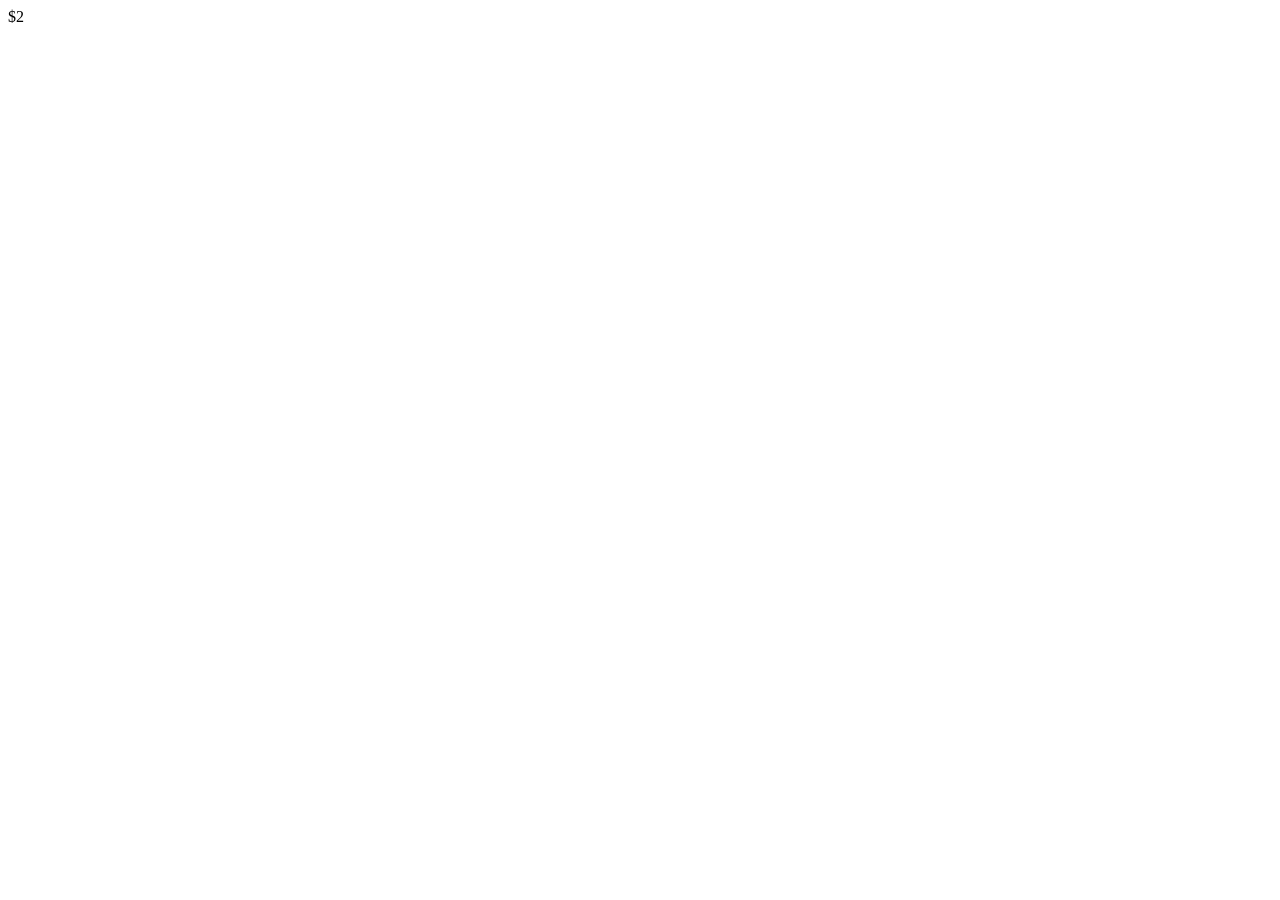
==== web/index.html @ 5be67595 "update main to have small test" ====
<!DOCTYPE html>
<html lang="en">
	<!-- HEAD -->
	<head>
		<!-- 1. Required Character Set -->
		<meta charset="utf-8">

		<!-- 2. Mobile Viewport Scaling -->
		<meta name="viewport" content="width=device-width, initial-scale=1">

		<!-- 3. Page Title (Crucial for SEO and browser tabs) -->
		<meta name="description" content="A brief, compelling description of your page.">

		<!-- 4. Search Engine Optimization (SEO) -->
		<meta name="description" content="A brief, compelling description of your page.">

		<!-- 5. Stylesheets (CSS) -->
		<link rel="stylesheet" href="styles.css">

		<!-- 6. Icons (Favicon) -->
		<link rel="icon" href="favicon.ico" type="image/x-icon">

		<!-- 7. JavaScript (Optional, can also go at the end of the body) -->
		<script src="script.js" defer></script>
	</head>
	<!-- END HEAD -->
	<!-- BODY -->
$2
	<!-- END BODY -->
</html>
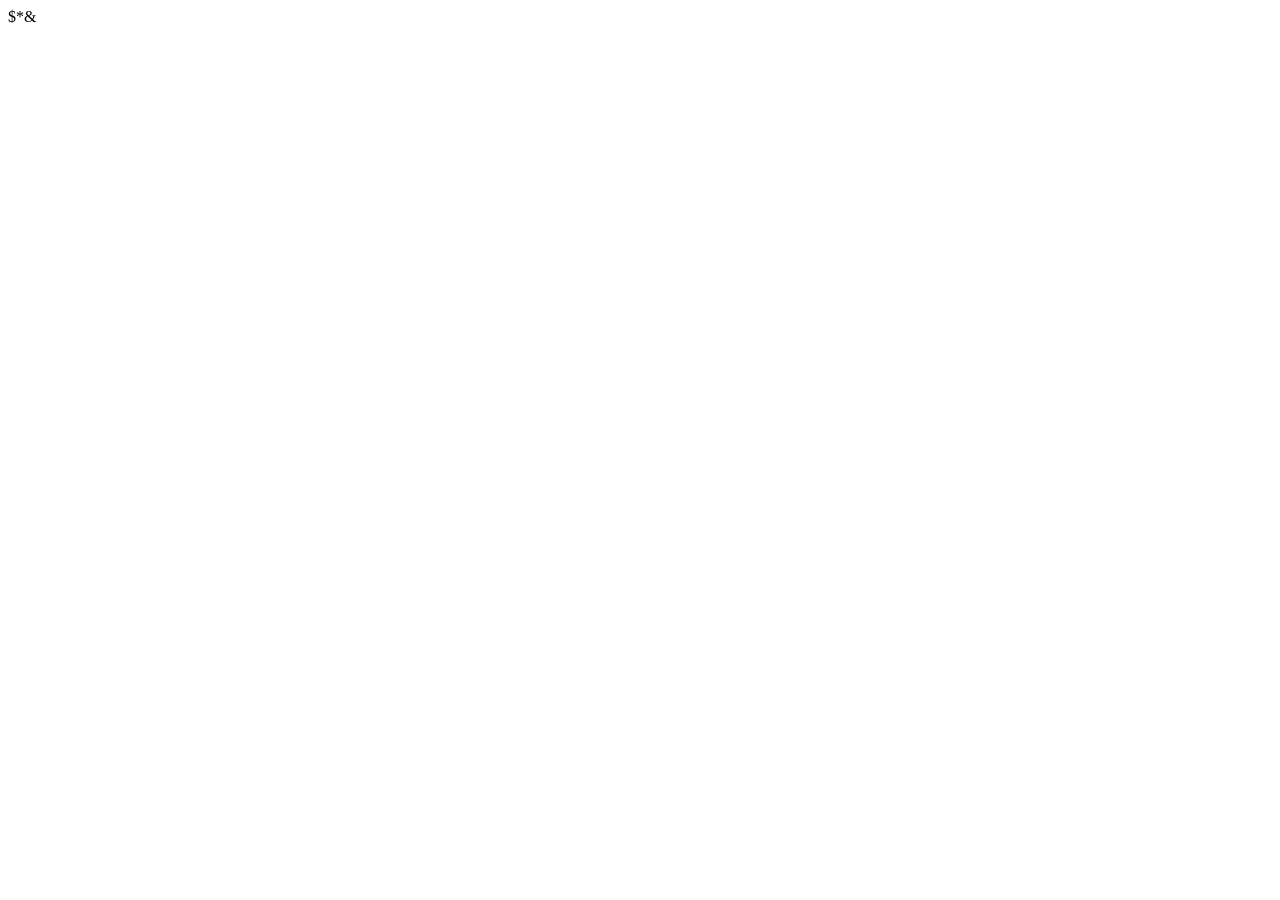
==== commit b8f4f800: "update main" ====
--- a/web/index.html
+++ b/web/index.html
@@ -1,30 +1,19 @@
 <!DOCTYPE html>
-<html lang="en">
+<html lang="$*1" dir="$*2">
 	<!-- HEAD -->
 	<head>
-		<!-- 1. Required Character Set -->
-		<meta charset="utf-8">
+		<meta charset="utf-8" />
+		<meta name="viewport" content="width=device-width, initial-scale=1" />
 
-		<!-- 2. Mobile Viewport Scaling -->
-		<meta name="viewport" content="width=device-width, initial-scale=1">
+		<meta name="description" content="2" />
 
-		<!-- 3. Page Title (Crucial for SEO and browser tabs) -->
-		<meta name="description" content="A brief, compelling description of your page.">
-
-		<!-- 4. Search Engine Optimization (SEO) -->
-		<meta name="description" content="A brief, compelling description of your page.">
-
-		<!-- 5. Stylesheets (CSS) -->
-		<link rel="stylesheet" href="styles.css">
-
-		<!-- 6. Icons (Favicon) -->
-		<link rel="icon" href="favicon.ico" type="image/x-icon">
-
-		<!-- 7. JavaScript (Optional, can also go at the end of the body) -->
-		<script src="script.js" defer></script>
+		<link rel="apple-touch-icon" href="11" />
 	</head>
 	<!-- END HEAD -->
+
 	<!-- BODY -->
-$2
+	<body>
+	$*&
+	</body>
 	<!-- END BODY -->
 </html>
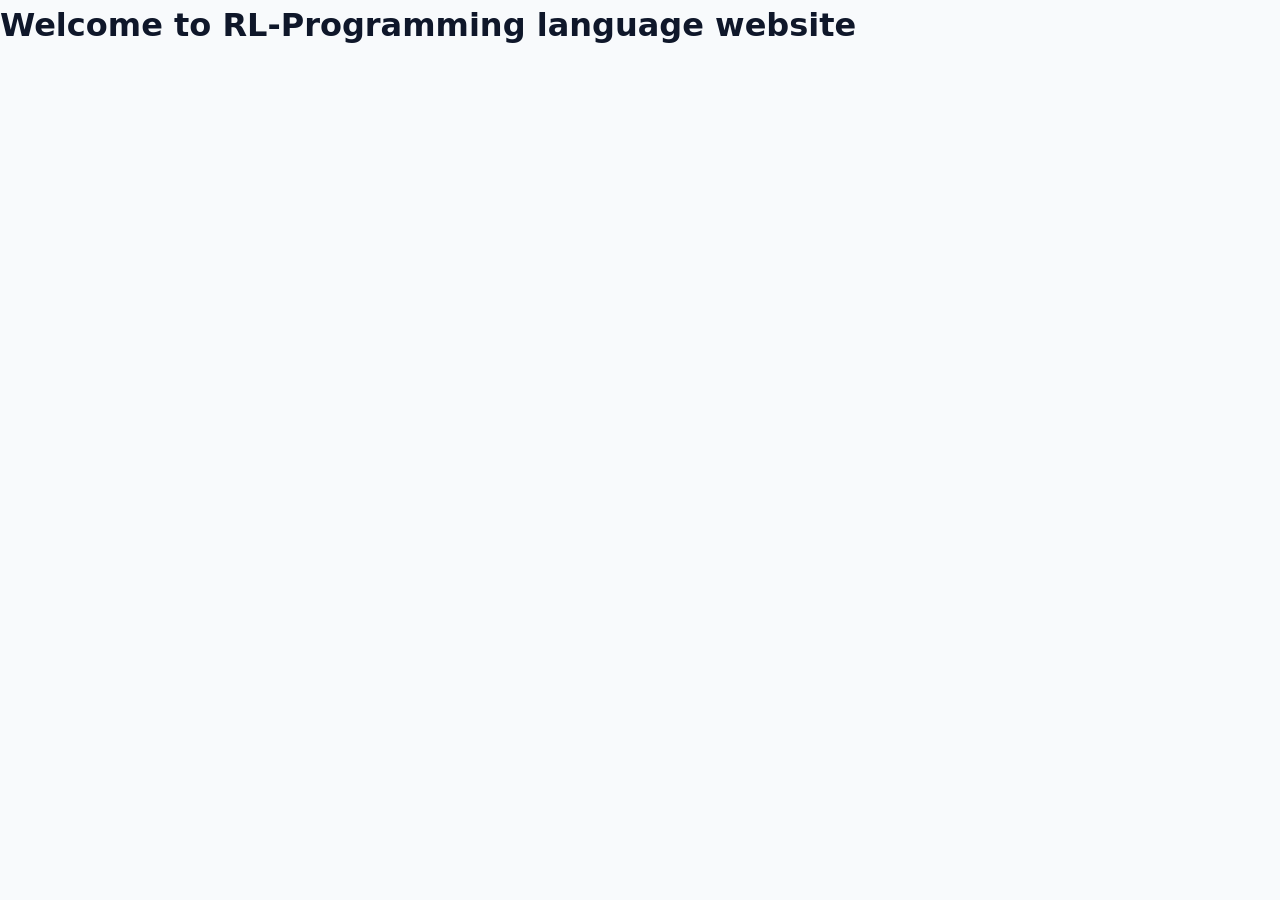
==== commit be9d6bc6: "add body builder and style file place holder" ====
--- a/web/index.html
+++ b/web/index.html
@@ -5,15 +5,31 @@
 		<meta charset="utf-8" />
 		<meta name="viewport" content="width=device-width, initial-scale=1" />
 
-		<meta name="description" content="2" />
+		<title>My Awesome Website</title>
 
-		<link rel="apple-touch-icon" href="11" />
+		<meta name="description" content="A modern, highly performant responsive web template built with structural HTML5." />
+
+		<link rel="stylesheet" href="css/style.css" />
+
+		<meta property="og:title" content="My Awesome Website" />
+		<meta property="og:type" content="website" />
+		<meta property="og:url" content="https://example.com" />
+		<meta property="og:image" content="https://example.com/og-image.png" />
+		<meta property="og:image:alt" content="Preview screenshot of My Awesome Website user interface." />
+
+		<link rel="icon" href="/favicon.ico" sizes="any" />
+		<link rel="icon" href="/icon.svg" type="image/svg+xml" />
+		<link rel="apple-touch-icon" href="icon.png" />
+		<link rel="manifest" href="site.webmanifest" />
+		<meta name="theme-color" content="#fafafa" />
+
+		<script src="js/app.js" defer></script>
 	</head>
 	<!-- END HEAD -->
 
 	<!-- BODY -->
 	<body>
-	$*&
+	<h1>Welcome to RL-Programming language website</h1>
 	</body>
 	<!-- END BODY -->
 </html>
--- a/web/css/style.css
+++ b/web/css/style.css
@@ -0,0 +1,226 @@
+/* ==========================================================================
+   1. DESIGN SYSTEM & CSS VARIABLES
+   ========================================================================== */
+:root {
+  /* Colors */
+  --bg-primary: #f8fafc;
+  --bg-secondary: #ffffff;
+  --text-primary: #0f172a;
+  --text-secondary: #475569;
+  --accent: #2563eb;
+  --accent-hover: #1d4ed8;
+  --border-color: #e2e8f0;
+
+  /* Layout & Spacing */
+  --max-width: 1200px;
+  --header-height: 70px;
+  --radius: 8px;
+  --transition: all 0.2s ease-in-out;
+}
+
+/* System-based Dark Mode */
+@media (prefers-color-scheme: dark) {
+  :root {
+    --bg-primary: #0f172a;
+    --bg-secondary: #1e293b;
+    --text-primary: #f8fafc;
+    --text-secondary: #94a3b8;
+    --accent: #3b82f6;
+    --accent-hover: #60a5fa;
+    --border-color: #334155;
+  }
+}
+
+/* ==========================================================================
+   2. CSS RESET
+   ========================================================================== */
+*, *::before, *::after {
+  box-sizing: border-box;
+  margin: 0;
+  padding: 0;
+}
+
+html {
+  scroll-behavior: smooth;
+}
+
+body {
+  font-family: system-ui, -apple-system, BlinkMacSystemFont, 'Segoe UI', Roboto, sans-serif;
+  background-color: var(--bg-primary);
+  color: var(--text-primary);
+  line-height: 1.6;
+  -webkit-font-smoothing: antialiased;
+}
+
+img, svg {
+  display: block;
+  max-width: 100%;
+  height: auto;
+}
+
+/* ==========================================================================
+   3. MOBILE-FIRST BASE LAYOUT (Stacked by default)
+   ========================================================================== */
+.site-wrapper {
+  display: flex;
+  flex-direction: column;
+  min-height: 100vh;
+}
+
+.container {
+  width: 100%;
+  max-width: var(--max-width);
+  margin-left: auto;
+  margin-right: auto;
+  padding-left: 1.5rem;
+  padding-right: 1.5rem;
+}
+
+/* Header & Navigation */
+.site-header {
+  background-color: var(--bg-secondary);
+  border-bottom: 1px solid var(--border-color);
+  position: sticky;
+  top: 0;
+  z-index: 100;
+}
+
+.nav-container {
+  display: flex;
+  align-items: center;
+  justify-content: space-between;
+  height: var(--header-height);
+}
+
+.logo {
+  font-size: 1.25rem;
+  font-weight: 700;
+  text-decoration: none;
+  color: var(--accent);
+}
+
+.nav-menu {
+  display: none;
+}
+
+/* Hero Section */
+.hero {
+  padding: 4rem 0;
+  text-align: center;
+}
+
+.hero h1 {
+  font-size: 2.25rem;
+  line-height: 1.2;
+  margin-bottom: 1rem;
+}
+
+.hero p {
+  font-size: 1.125rem;
+  color: var(--text-secondary);
+  margin-bottom: 1.5rem;
+}
+
+/* Main Content Area & Sidebar Stack */
+.main-layout {
+  padding: 2rem 0;
+  display: flex;
+  flex-direction: column;
+  gap: 2rem;
+}
+
+/* Card Component */
+.card-grid {
+  display: grid;
+  grid-template-columns: 1fr;
+  gap: 1.5rem;
+}
+
+.card {
+  background-color: var(--bg-secondary);
+  border: 1px solid var(--border-color);
+  border-radius: var(--radius);
+  padding: 1.5rem;
+  transition: var(--transition);
+}
+
+.card:hover {
+  transform: translateY(-2px);
+  box-shadow: 0 4px 12px rgba(0, 0, 0, 0.05);
+}
+
+/* Footer */
+.site-footer {
+  background-color: var(--bg-secondary);
+  border-top: 1px solid var(--border-color);
+  padding: 2rem 0;
+  margin-top: auto;
+  text-align: center;
+  font-size: 0.875rem;
+  color: var(--text-secondary);
+}
+
+/* Buttons */
+.btn {
+  display: inline-flex;
+  align-items: center;
+  justify-content: center;
+  padding: 0.75rem 1.5rem;
+  font-weight: 600;
+  border-radius: var(--radius);
+  border: none;
+  cursor: pointer;
+  text-decoration: none;
+  transition: var(--transition);
+  background-color: var(--accent);
+  color: #ffffff;
+}
+
+.btn:hover {
+  background-color: var(--accent-hover);
+}
+
+/* ==========================================================================
+   4. DESKTOP & TABLET MEDIA QUERIES
+   ========================================================================== */
+
+/* Tablet & Smaller Desktops (768px and up) */
+@media (min-width: 768px) {
+  .hero h1 {
+    font-size: 3rem;
+  }
+
+  .nav-menu {
+    display: flex;
+    gap: 1.5rem;
+    list-style: none;
+  }
+
+  .nav-link {
+    text-decoration: none;
+    color: var(--text-primary);
+    font-weight: 500;
+    transition: var(--transition);
+  }
+
+  .nav-link:hover {
+    color: var(--accent);
+  }
+
+  .card-grid {
+    grid-template-columns: repeat(2, 1fr);
+  }
+}
+
+/* Desktop Screens (1024px and up) */
+@media (min-width: 1024px) {
+  .main-layout {
+    display: grid;
+    grid-template-columns: 3fr 1fr;
+    gap: 2.5rem;
+  }
+
+  .card-grid {
+    grid-template-columns: repeat(3, 1fr);
+  }
+}
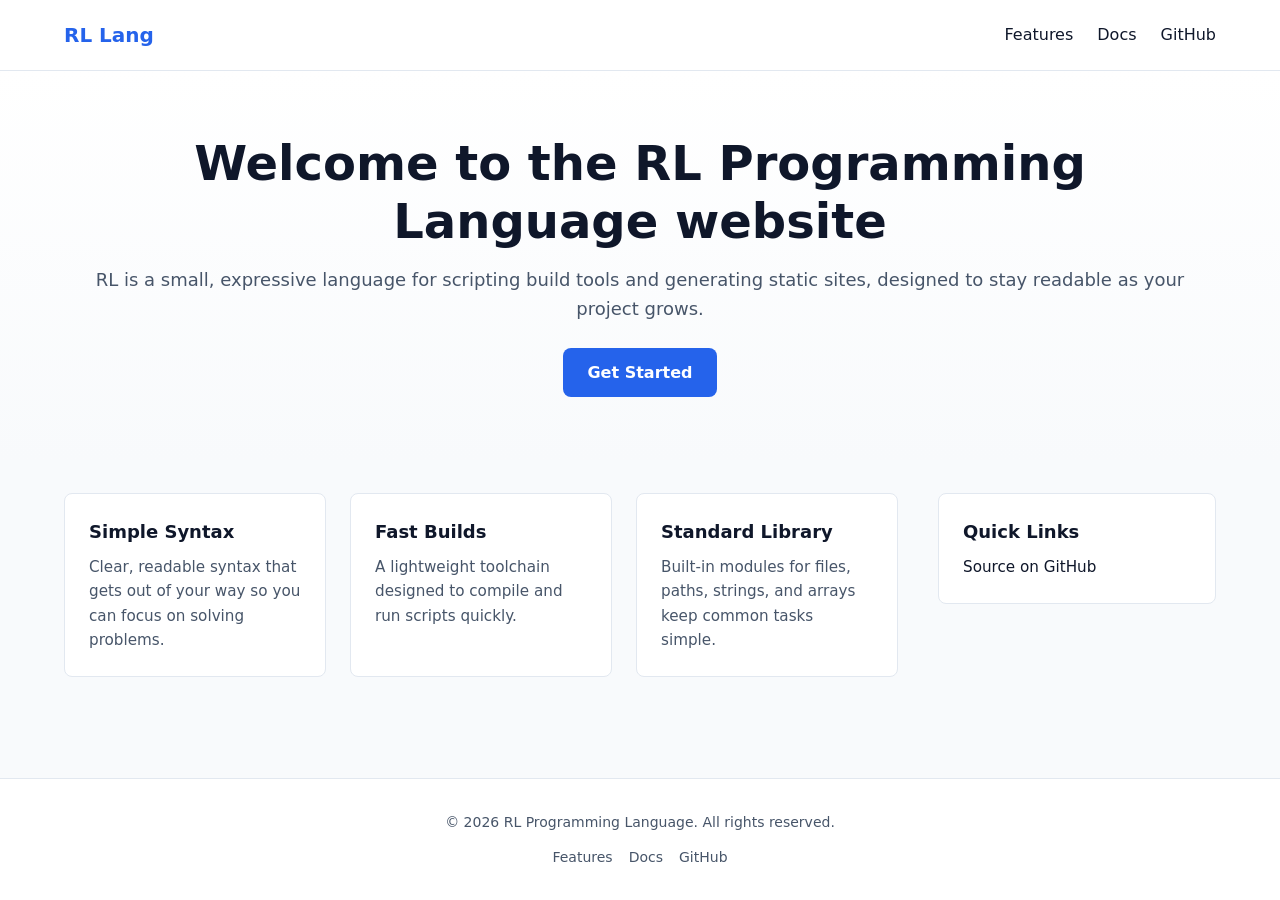
==== commit 31eff475: "update website to have basic content" ====
--- a/web/index.html
+++ b/web/index.html
@@ -1,17 +1,17 @@
 <!DOCTYPE html>
-<html lang="$*1" dir="$*2">
+<html lang="en" dir="ltr">
 	<!-- HEAD -->
 	<head>
 		<meta charset="utf-8" />
 		<meta name="viewport" content="width=device-width, initial-scale=1" />
 
-		<title>My Awesome Website</title>
+		<title>RL Programming Language</title>
 
-		<meta name="description" content="A modern, highly performant responsive web template built with structural HTML5." />
+		<meta name="description" content="RL is a small, expressive language for scripting build tools and generating static sites." />
 
 		<link rel="stylesheet" href="css/style.css" />
 
-		<meta property="og:title" content="My Awesome Website" />
+		<meta property="og:title" content="RL Programming Language" />
 		<meta property="og:type" content="website" />
 		<meta property="og:url" content="https://example.com" />
 		<meta property="og:image" content="https://example.com/og-image.png" />
@@ -29,7 +29,65 @@
 
 	<!-- BODY -->
 	<body>
-	<h1>Welcome to RL-Programming language website</h1>
+	<div class="site-wrapper">
+	<header class="site-header">
+		<div class="container">
+			<nav class="nav-container">
+				<a href="#" class="logo">RL Lang</a>
+				<input type="checkbox" id="nav-toggle" class="nav-toggle-input" />
+				<label for="nav-toggle" class="nav-toggle" aria-label="Toggle navigation">
+					<span></span><span></span><span></span>
+				</label>
+				<ul class="nav-menu">
+					<li><a href="#features" class="nav-link">Features</a></li>
+					<li><a href="#docs" class="nav-link">Docs</a></li>
+					<li><a href="https://github.com" class="nav-link">GitHub</a></li>
+				</ul>
+			</nav>
+		</div>
+	</header>
+	<section class="hero">
+		<div class="container">
+			<h1>Welcome to the RL Programming Language website</h1>
+			<p>RL is a small, expressive language for scripting build tools and generating static sites, designed to stay readable as your project grows.</p>
+			<a href="#features" class="btn">Get Started</a>
+		</div>
+	</section>
+	<main class="main-layout">
+		<div class="container">
+			<section id="features" class="card-grid">
+				<div class="card">
+					<h2>Simple Syntax</h2>
+					<p>Clear, readable syntax that gets out of your way so you can focus on solving problems.</p>
+				</div>
+				<div class="card">
+					<h2>Fast Builds</h2>
+					<p>A lightweight toolchain designed to compile and run scripts quickly.</p>
+				</div>
+				<div class="card">
+					<h2>Standard Library</h2>
+					<p>Built-in modules for files, paths, strings, and arrays keep common tasks simple.</p>
+				</div>
+			</section>
+			<aside>
+				<div class="card">
+					<h2>Quick Links</h2>
+					<p><a href="https://github.com/rl-lang/rl-lang" class="nav-link">Source on GitHub</a></p>
+				</div>
+			</aside>
+		</div>
+	</main>
+	<footer class="site-footer">
+		<div class="container">
+			<p>&copy; 2026 RL Programming Language. All rights reserved.</p>
+			<ul class="footer-links">
+				<li><a href="#features">Features</a></li>
+				<li><a href="#docs">Docs</a></li>
+				<li><a href="https://github.com/rl-lang/rl-lang">GitHub</a></li>
+			</ul>
+		</div>
+	</footer>
+	</div>
 	</body>
 	<!-- END BODY -->
 </html>
--- a/web/css/style.css
+++ b/web/css/style.css
@@ -86,6 +86,7 @@
 }
 
 .nav-container {
+  position: relative;
   display: flex;
   align-items: center;
   justify-content: space-between;
@@ -99,14 +100,69 @@
   color: var(--accent);
 }
 
+/* Mobile nav toggle (checkbox hack, no JS required) */
+.nav-toggle-input {
+  display: none;
+}
+
+.nav-toggle {
+  display: flex;
+  flex-direction: column;
+  justify-content: center;
+  gap: 5px;
+  width: 24px;
+  height: 18px;
+  cursor: pointer;
+}
+
+.nav-toggle span {
+  display: block;
+  height: 2px;
+  width: 100%;
+  background-color: var(--text-primary);
+  border-radius: 2px;
+  transition: var(--transition);
+}
+
+.nav-toggle-input:checked ~ .nav-toggle span:nth-child(1) {
+  transform: translateY(7px) rotate(45deg);
+}
+
+.nav-toggle-input:checked ~ .nav-toggle span:nth-child(2) {
+  opacity: 0;
+}
+
+.nav-toggle-input:checked ~ .nav-toggle span:nth-child(3) {
+  transform: translateY(-7px) rotate(-45deg);
+}
+
 .nav-menu {
   display: none;
+  position: absolute;
+  top: var(--header-height);
+  left: 0;
+  right: 0;
+  flex-direction: column;
+  gap: 0;
+  list-style: none;
+  background-color: var(--bg-secondary);
+  border-bottom: 1px solid var(--border-color);
+  padding: 0.5rem 1.5rem 1rem;
+}
+
+.nav-menu li {
+  padding: 0.5rem 0;
+}
+
+.nav-toggle-input:checked ~ .nav-menu {
+  display: flex;
 }
 
 /* Hero Section */
 .hero {
   padding: 4rem 0;
   text-align: center;
+  background: linear-gradient(180deg, var(--bg-secondary) 0%, var(--bg-primary) 100%);
 }
 
 .hero h1 {
@@ -124,6 +180,9 @@
 /* Main Content Area & Sidebar Stack */
 .main-layout {
   padding: 2rem 0;
+}
+
+.main-layout .container {
   display: flex;
   flex-direction: column;
   gap: 2rem;
@@ -137,6 +196,8 @@
 }
 
 .card {
+  position: relative;
+  overflow: hidden;
   background-color: var(--bg-secondary);
   border: 1px solid var(--border-color);
   border-radius: var(--radius);
@@ -144,9 +205,36 @@
   transition: var(--transition);
 }
 
+.card::before {
+  content: "";
+  position: absolute;
+  top: 0;
+  left: 0;
+  right: 0;
+  height: 3px;
+  background-color: var(--accent);
+  transform: scaleX(0);
+  transform-origin: left;
+  transition: var(--transition);
+}
+
 .card:hover {
   transform: translateY(-2px);
   box-shadow: 0 4px 12px rgba(0, 0, 0, 0.05);
+}
+
+.card:hover::before {
+  transform: scaleX(1);
+}
+
+.card h2 {
+  font-size: 1.125rem;
+  margin-bottom: 0.5rem;
+}
+
+.card p {
+  color: var(--text-secondary);
+  font-size: 0.95rem;
 }
 
 /* Footer */
@@ -158,6 +246,29 @@
   text-align: center;
   font-size: 0.875rem;
   color: var(--text-secondary);
+}
+
+.site-footer .container {
+  display: flex;
+  flex-direction: column;
+  align-items: center;
+  gap: 0.75rem;
+}
+
+.footer-links {
+  display: flex;
+  gap: 1rem;
+  list-style: none;
+}
+
+.footer-links a {
+  color: var(--text-secondary);
+  text-decoration: none;
+  transition: var(--transition);
+}
+
+.footer-links a:hover {
+  color: var(--accent);
 }
 
 /* Buttons */
@@ -180,6 +291,25 @@
   background-color: var(--accent-hover);
 }
 
+.btn-secondary {
+  background-color: transparent;
+  color: var(--accent);
+  border: 1px solid var(--accent);
+}
+
+.btn-secondary:hover {
+  background-color: var(--accent);
+  color: #ffffff;
+}
+
+/* Accessibility: visible focus states */
+a:focus-visible,
+button:focus-visible,
+.nav-toggle:focus-visible {
+  outline: 2px solid var(--accent);
+  outline-offset: 2px;
+}
+
 /* ==========================================================================
    4. DESKTOP & TABLET MEDIA QUERIES
    ========================================================================== */
@@ -190,10 +320,23 @@
     font-size: 3rem;
   }
 
+  .nav-toggle {
+    display: none;
+  }
+
   .nav-menu {
     display: flex;
+    position: static;
+    flex-direction: row;
     gap: 1.5rem;
     list-style: none;
+    background: none;
+    border: none;
+    padding: 0;
+  }
+
+  .nav-menu li {
+    padding: 0;
   }
 
   .nav-link {
@@ -214,7 +357,7 @@
 
 /* Desktop Screens (1024px and up) */
 @media (min-width: 1024px) {
-  .main-layout {
+  .main-layout .container {
     display: grid;
     grid-template-columns: 3fr 1fr;
     gap: 2.5rem;
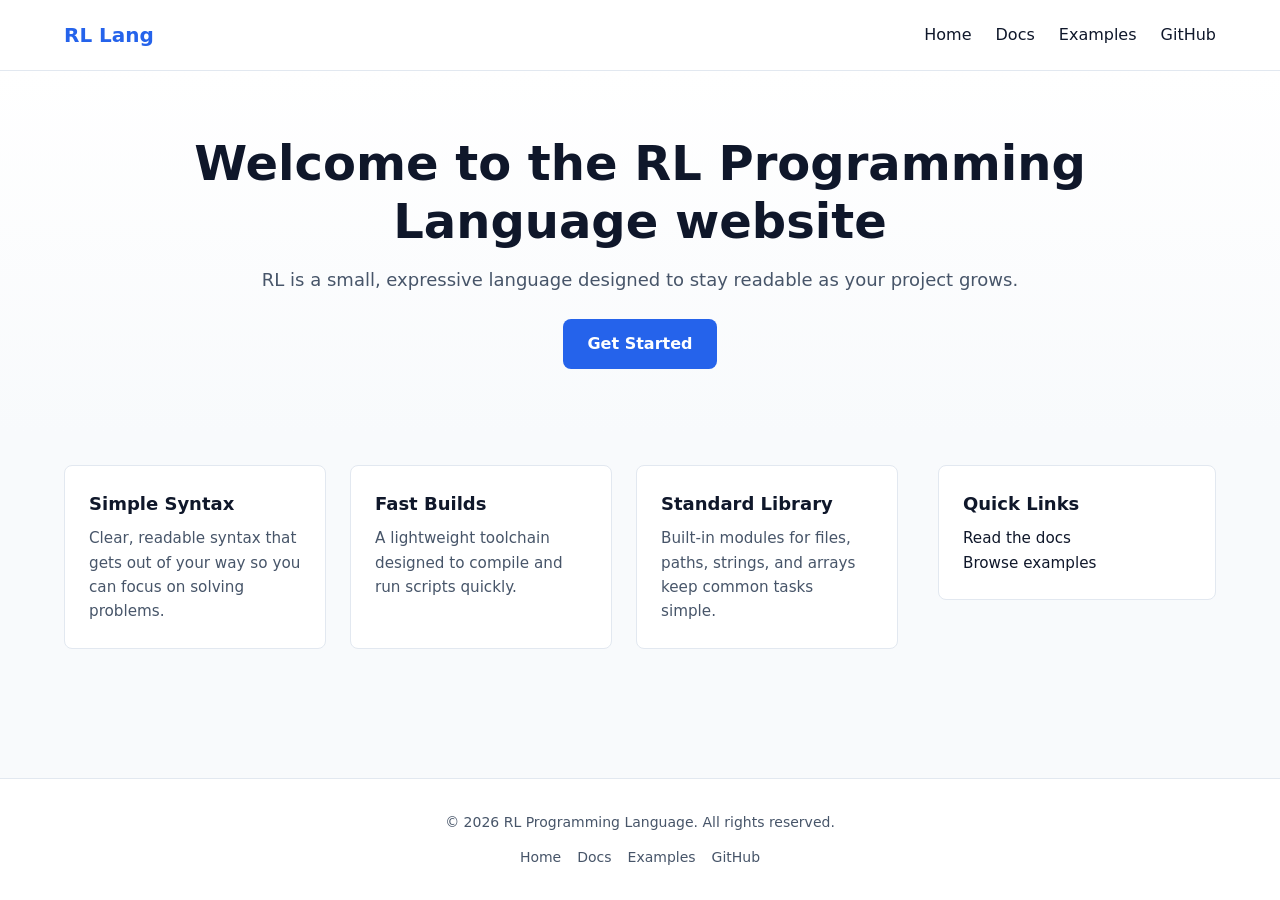
==== commit 7da125a3: "add more pages" ====
--- a/web/index.html
+++ b/web/index.html
@@ -23,7 +23,7 @@
 		<link rel="manifest" href="site.webmanifest" />
 		<meta name="theme-color" content="#fafafa" />
 
-		<script src="js/app.js" defer></script>
+		<script src="js/rl-highlight.js" defer></script>
 	</head>
 	<!-- END HEAD -->
 
@@ -33,15 +33,16 @@
 	<header class="site-header">
 		<div class="container">
 			<nav class="nav-container">
-				<a href="#" class="logo">RL Lang</a>
+				<a href="index.html" class="logo">RL Lang</a>
 				<input type="checkbox" id="nav-toggle" class="nav-toggle-input" />
 				<label for="nav-toggle" class="nav-toggle" aria-label="Toggle navigation">
 					<span></span><span></span><span></span>
 				</label>
 				<ul class="nav-menu">
-					<li><a href="#features" class="nav-link">Features</a></li>
-					<li><a href="#docs" class="nav-link">Docs</a></li>
-					<li><a href="https://github.com" class="nav-link">GitHub</a></li>
+					<li><a href="index.html" class="nav-link">Home</a></li>
+					<li><a href="docs.html" class="nav-link">Docs</a></li>
+					<li><a href="examples.html" class="nav-link">Examples</a></li>
+					<li><a href="https://github.com/rl-lang/rl-lang" class="nav-link">GitHub</a></li>
 				</ul>
 			</nav>
 		</div>
@@ -49,8 +50,8 @@
 	<section class="hero">
 		<div class="container">
 			<h1>Welcome to the RL Programming Language website</h1>
-			<p>RL is a small, expressive language for scripting build tools and generating static sites, designed to stay readable as your project grows.</p>
-			<a href="#features" class="btn">Get Started</a>
+			<p>RL is a small, expressive language designed to stay readable as your project grows.</p>
+			<a href="docs.html" class="btn">Get Started</a>
 		</div>
 	</section>
 	<main class="main-layout">
@@ -72,7 +73,8 @@
 			<aside>
 				<div class="card">
 					<h2>Quick Links</h2>
-					<p><a href="https://github.com/rl-lang/rl-lang" class="nav-link">Source on GitHub</a></p>
+					<p><a href="docs.html" class="nav-link">Read the docs</a></p>
+					<p><a href="examples.html" class="nav-link">Browse examples</a></p>
 				</div>
 			</aside>
 		</div>
@@ -81,9 +83,10 @@
 		<div class="container">
 			<p>&copy; 2026 RL Programming Language. All rights reserved.</p>
 			<ul class="footer-links">
-				<li><a href="#features">Features</a></li>
-				<li><a href="#docs">Docs</a></li>
-				<li><a href="https://github.com/rl-lang/rl-lang">GitHub</a></li>
+				<li><a href="index.html">Home</a></li>
+				<li><a href="docs.html">Docs</a></li>
+				<li><a href="examples.html">Examples</a></li>
+				<li><a href="https://github.com">GitHub</a></li>
 			</ul>
 		</div>
 	</footer>
--- a/web/css/style.css
+++ b/web/css/style.css
@@ -310,6 +310,88 @@
   outline-offset: 2px;
 }
 
+/* Sub-page header (docs, examples, etc.) */
+.page-header {
+  padding: 3rem 0 2rem;
+  border-bottom: 1px solid var(--border-color);
+}
+
+.page-header h1 {
+  font-size: 2rem;
+  margin-bottom: 0.5rem;
+}
+
+.page-header p {
+  color: var(--text-secondary);
+  font-size: 1.05rem;
+}
+
+/* Long-form prose content (docs, examples) */
+.prose {
+  max-width: 720px;
+  margin: 0 auto;
+}
+
+.prose h2 {
+  font-size: 1.4rem;
+  margin-top: 2.5rem;
+  margin-bottom: 0.75rem;
+}
+
+.prose h2:first-child {
+  margin-top: 0;
+}
+
+.prose p {
+  color: var(--text-secondary);
+  margin-bottom: 1rem;
+}
+
+.prose code {
+  background-color: var(--bg-secondary);
+  border: 1px solid var(--border-color);
+  padding: 0.15rem 0.4rem;
+  border-radius: 4px;
+  font-size: 0.875em;
+  font-family: ui-monospace, SFMono-Regular, Menlo, Consolas, monospace;
+}
+
+/* RL syntax-highlighted code blocks (see rl-highlight.js) */
+pre.rl-code {
+  background-color: #0f172a;
+  color: #e2e8f0;
+  padding: 1.25rem;
+  border-radius: var(--radius);
+  overflow-x: auto;
+  font-family: ui-monospace, SFMono-Regular, Menlo, Consolas, monospace;
+  font-size: 0.85rem;
+  line-height: 1.6;
+  margin: 0 0 1.5rem;
+}
+
+.rl-kw {
+  color: #c084fc;
+  font-weight: 600;
+}
+
+.rl-type {
+  color: #38bdf8;
+}
+
+.rl-string,
+.rl-char {
+  color: #a3e635;
+}
+
+.rl-number {
+  color: #fb923c;
+}
+
+.rl-comment {
+  color: #64748b;
+  font-style: italic;
+}
+
 /* ==========================================================================
    4. DESKTOP & TABLET MEDIA QUERIES
    ========================================================================== */
